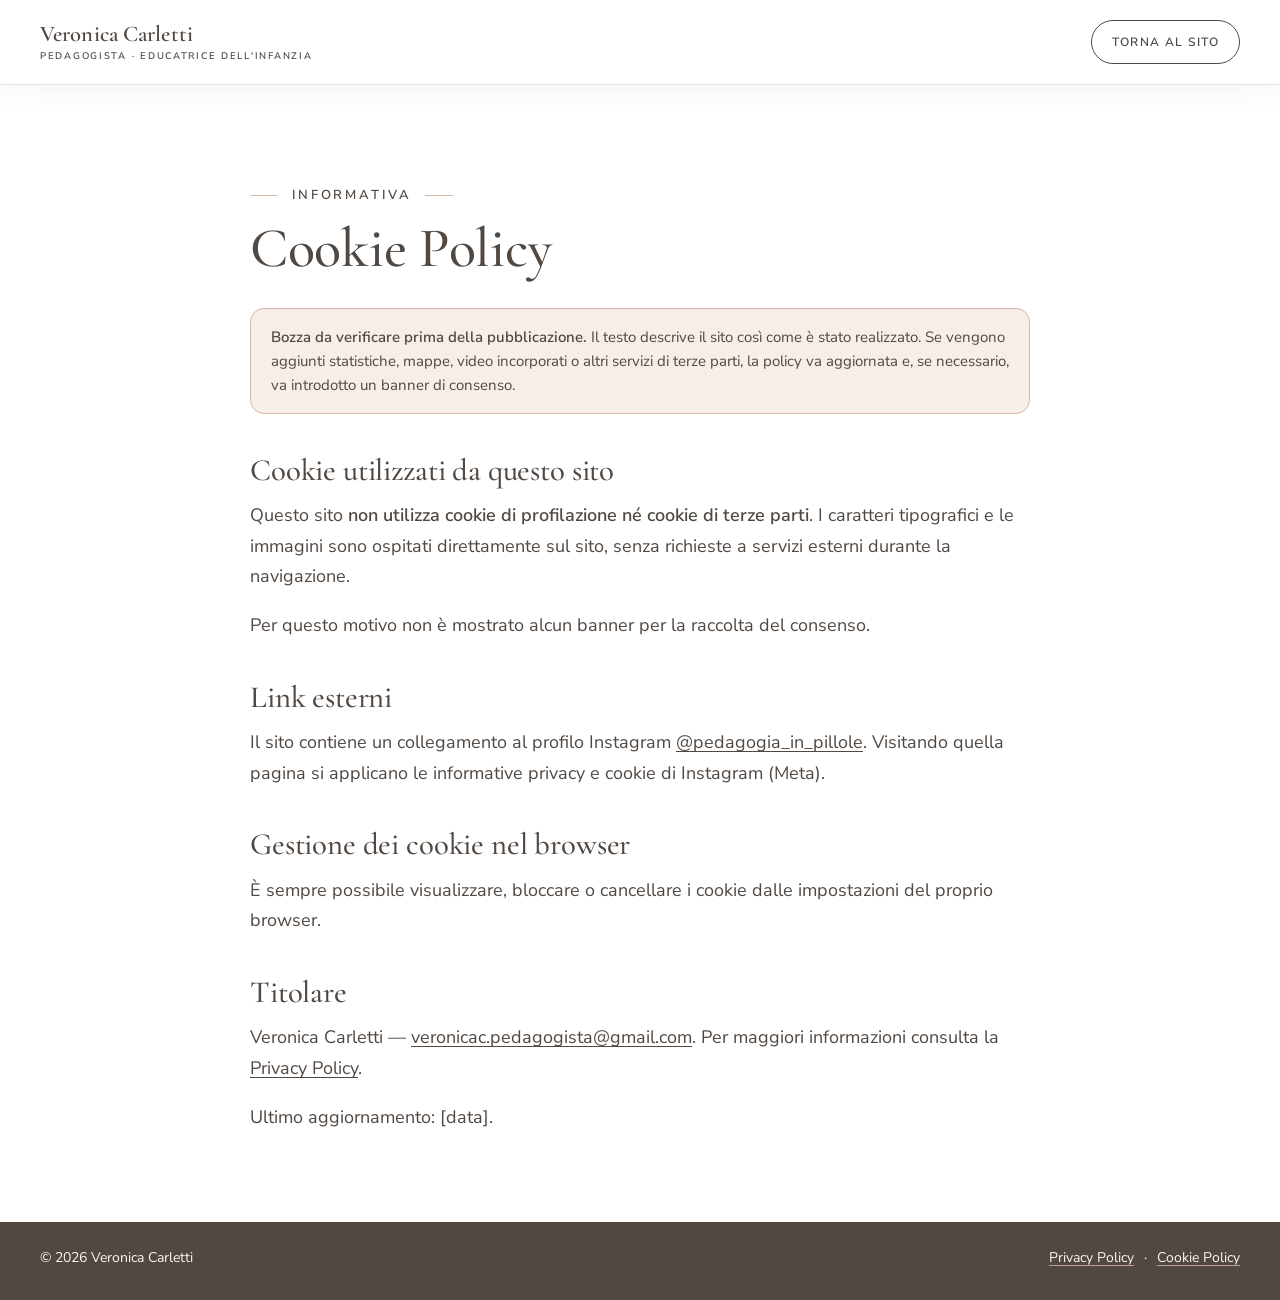
==== cookie.html @ ab3400ca "Sito one-page Dott.ssa Veronica Carletti Pagina unica con header, hero, chi sono, a chi mi rivolgo, " ====
<!doctype html>
<html lang="it">
<head>
  <meta charset="utf-8">
  <meta name="viewport" content="width=device-width, initial-scale=1">
  <title>Cookie Policy | Veronica Carletti</title>
  <meta name="robots" content="noindex, follow">
  <link rel="icon" href="assets/img/favicon.svg" type="image/svg+xml">
  <link rel="stylesheet" href="assets/css/style.css">
  <link rel="stylesheet" href="assets/css/legal.css">
</head>
<body>
  <header class="site-header is-scrolled">
    <div class="container header-inner">
      <a class="wordmark" href="index.html">
        <span class="wordmark-name">Veronica Carletti</span>
        <span class="wordmark-role">Pedagogista · Educatrice dell'Infanzia</span>
      </a>
      <a class="btn btn-secondary legal-back" href="index.html">Torna al sito</a>
    </div>
  </header>

  <main class="legal container">
    <p class="eyebrow">Informativa</p>
    <h1>Cookie Policy</h1>

    <div class="legal-draft" role="note">
      <strong>Bozza da verificare prima della pubblicazione.</strong>
      Il testo descrive il sito così come è stato realizzato. Se vengono aggiunti statistiche,
      mappe, video incorporati o altri servizi di terze parti, la policy va aggiornata e,
      se necessario, va introdotto un banner di consenso.
    </div>

    <h2>Cookie utilizzati da questo sito</h2>
    <p>Questo sito <strong>non utilizza cookie di profilazione né cookie di terze parti</strong>. I caratteri tipografici e le immagini sono ospitati direttamente sul sito, senza richieste a servizi esterni durante la navigazione.</p>
    <p>Per questo motivo non è mostrato alcun banner per la raccolta del consenso.</p>

    <h2>Link esterni</h2>
    <p>Il sito contiene un collegamento al profilo Instagram <a href="https://www.instagram.com/pedagogia_in_pillole/" target="_blank" rel="noopener">@pedagogia_in_pillole</a>. Visitando quella pagina si applicano le informative privacy e cookie di Instagram (Meta).</p>

    <h2>Gestione dei cookie nel browser</h2>
    <p>È sempre possibile visualizzare, bloccare o cancellare i cookie dalle impostazioni del proprio browser.</p>

    <h2>Titolare</h2>
    <p>Veronica Carletti — <a href="mailto:veronicac.pedagogista@gmail.com">veronicac.pedagogista@gmail.com</a>. Per maggiori informazioni consulta la <a href="privacy.html">Privacy Policy</a>.</p>
    <p>Ultimo aggiornamento: [data].</p>
  </main>

  <footer class="site-footer legal-footer">
    <div class="container footer-bottom">
      <p>© <span id="year">2026</span> Veronica Carletti</p>
      <p class="footer-legal"><a href="privacy.html">Privacy Policy</a><span aria-hidden="true">·</span><a href="cookie.html">Cookie Policy</a></p>
    </div>
  </footer>
  <script>document.getElementById('year').textContent = new Date().getFullYear();</script>
</body>
</html>
---- assets/css/style.css ----
/* =========================================================
   Dott.ssa Veronica Carletti — Pedagogista ed Educatrice dell'Infanzia
   Soft Editorial Pedagogy
   ========================================================= */

/* ---------- Font (self-hosted, variabili) ---------- */
@font-face {
  font-family: 'Cormorant Garamond';
  font-style: normal;
  font-weight: 500 600;
  font-display: swap;
  src: url(../fonts/cormorant-garamond.woff2) format('woff2');
}
@font-face {
  font-family: 'Cormorant Garamond';
  font-style: italic;
  font-weight: 500;
  font-display: swap;
  src: url(../fonts/cormorant-garamond-italic.woff2) format('woff2');
}
@font-face {
  font-family: 'Nunito Sans';
  font-style: normal;
  font-weight: 400 600;
  font-display: swap;
  src: url(../fonts/nunito-sans.woff2) format('woff2');
}

/* ---------- Token ---------- */
:root {
  /* Palette ufficiale */
  --white: #FFFFFF;
  --blush: #F7EEE9;
  --sand: #D8B7A8;
  --sage: #A9B99B;
  --taupe: #514842;
  /* Tonalità più profonda del verde salvia, usata solo per il titolo grande della HERO
     (il salvia puro non raggiunge il contrasto minimo come testo) */
  --sage-deep: #6E7F60;

  --text: var(--taupe);
  --line: rgba(81, 72, 66, .14);
  --line-sand: rgba(216, 183, 168, .7);

  --serif: 'Cormorant Garamond', Georgia, 'Times New Roman', serif;
  --sans: 'Nunito Sans', system-ui, -apple-system, 'Segoe UI', Roboto, sans-serif;

  --radius: 18px;
  --radius-sm: 12px;
  --shadow: 0 1px 2px rgba(81, 72, 66, .04), 0 8px 28px rgba(81, 72, 66, .05);
  --shadow-hover: 0 2px 4px rgba(81, 72, 66, .05), 0 14px 36px rgba(81, 72, 66, .08);

  --container: 1220px;
  --gutter: clamp(20px, 4vw, 40px);
  --header-h: 84px;
  --section-y: clamp(72px, 9vw, 120px);

  --ease: cubic-bezier(.22, .61, .36, 1);
}

/* ---------- Base ---------- */
*, *::before, *::after { box-sizing: border-box; }
html {
  -webkit-text-size-adjust: 100%;
  scroll-behavior: smooth;
  scroll-padding-top: calc(var(--header-h) + 8px);
}
body {
  margin: 0;
  font-family: var(--sans);
  font-size: clamp(16px, 1.05vw + 12px, 18px);
  line-height: 1.7;
  color: var(--text);
  background: var(--white);
  -webkit-font-smoothing: antialiased;
  text-rendering: optimizeLegibility;
  overflow-x: hidden;
}
img, svg { display: block; max-width: 100%; }
img { height: auto; }
a { color: inherit; text-decoration-thickness: 1px; text-underline-offset: 3px; }
p { margin: 0 0 1em; }
p:last-child { margin-bottom: 0; }
strong { font-weight: 600; }
ul, ol { list-style: none; margin: 0; padding: 0; }

h1, h2, h3 {
  font-family: var(--serif);
  font-weight: 600;
  color: var(--taupe);
  margin: 0;
  letter-spacing: -.005em;
  text-wrap: balance;
}
h1 { font-size: clamp(38px, 4.6vw + 12px, 70px); line-height: 1.1; font-weight: 500; }
h2 { font-size: clamp(31px, 2.6vw + 14px, 52px); line-height: 1.12; font-weight: 500; }
h3 { font-size: clamp(23px, .8vw + 17px, 27px); line-height: 1.25; }

:focus-visible {
  outline: 2px solid var(--taupe);
  outline-offset: 3px;
  border-radius: 4px;
}

.sr-only {
  position: absolute !important;
  width: 1px; height: 1px;
  padding: 0; margin: -1px;
  overflow: hidden; clip: rect(0 0 0 0);
  white-space: nowrap; border: 0;
}
.skip-link {
  position: absolute; left: 16px; top: -60px; z-index: 200;
  background: var(--taupe); color: var(--white);
  padding: 10px 18px; border-radius: 8px; text-decoration: none;
  transition: top .25s var(--ease);
}
.skip-link:focus { top: 12px; }

.container {
  width: 100%;
  max-width: calc(var(--container) + var(--gutter) * 2);
  margin-inline: auto;
  padding-inline: var(--gutter);
}
.container-narrow { max-width: calc(900px + var(--gutter) * 2); }

/* ---------- Bottoni ---------- */
.btn {
  display: inline-flex;
  align-items: center;
  justify-content: center;
  gap: .5em;
  min-height: 52px;
  padding: 14px 30px;
  border-radius: 999px;
  border: 1.5px solid var(--taupe);
  font-family: var(--sans);
  font-size: 14px;
  font-weight: 600;
  letter-spacing: .12em;
  text-transform: uppercase;
  text-decoration: none;
  text-align: center;
  line-height: 1.25;
  cursor: pointer;
  transition: transform .3s var(--ease), box-shadow .3s var(--ease), background-color .3s var(--ease), color .3s var(--ease);
}
.btn-primary { background: var(--taupe); color: var(--white); }
.btn-primary:hover { transform: translateY(-2px); box-shadow: 0 10px 24px rgba(81, 72, 66, .22); }
.btn-secondary { background: transparent; color: var(--taupe); }
.btn-secondary:hover { background: var(--white); transform: translateY(-2px); box-shadow: 0 8px 20px rgba(81, 72, 66, .08); }
.btn:active { transform: translateY(0); }
.btn-row { display: flex; flex-wrap: wrap; justify-content: center; gap: 14px; }

/* ---------- Testi di sezione ---------- */
.eyebrow {
  display: inline-flex;
  align-items: center;
  gap: 14px;
  margin: 0 0 18px;
  font-family: var(--sans);
  font-size: 13px;
  font-weight: 600;
  letter-spacing: .22em;
  text-transform: uppercase;
  color: var(--taupe);
}
.eyebrow::before, .eyebrow::after {
  content: "";
  width: 28px; height: 1px;
  background: var(--sand);
  flex: none;
}
.section { padding-block: var(--section-y); position: relative; }
.section-white { background: var(--white); }
.section-blush { background: var(--blush); }

.section-head {
  text-align: center;
  max-width: 820px;
  margin: 0 auto clamp(44px, 5vw, 64px);
}
.section-intro {
  margin: 22px auto 0;
  max-width: 680px;
  font-size: 1.02em;
}
.section-cta { display: flex; justify-content: center; margin-top: clamp(40px, 5vw, 56px); }

.sprig { width: 112px; height: 30px; margin: 22px auto 0; color: var(--sage); }

/* =========================================================
   HEADER
   ========================================================= */
.site-header {
  position: sticky;
  top: 0;
  z-index: 100;
  background: rgba(255, 255, 255, .94);
  -webkit-backdrop-filter: saturate(140%) blur(10px);
  backdrop-filter: saturate(140%) blur(10px);
  border-bottom: 1px solid transparent;
  transition: border-color .3s var(--ease), box-shadow .3s var(--ease);
}
.site-header.is-scrolled { border-bottom-color: var(--line); box-shadow: 0 6px 24px rgba(81, 72, 66, .05); }
.site-header .container { max-width: calc(1360px + var(--gutter) * 2); }
.header-inner {
  display: flex;
  align-items: center;
  justify-content: space-between;
  gap: clamp(14px, 1.6vw, 28px);
  min-height: var(--header-h);
}
.wordmark { text-decoration: none; display: flex; flex-direction: column; line-height: 1; flex: none; }
.wordmark-name { font-family: var(--serif); font-size: clamp(21px, .9vw + 11px, 27px); font-weight: 600; letter-spacing: .005em; white-space: nowrap; }
.wordmark-title { font-style: italic; font-weight: 500; font-size: .86em; margin-right: .08em; }
.wordmark-role { margin-top: 6px; font-size: clamp(9px, .2vw + 7px, 10.5px); font-weight: 600; letter-spacing: .18em; text-transform: uppercase; white-space: nowrap; }

/* Desktop: tutte le voci su una riga + CTA a destra */
.site-nav { display: flex; align-items: center; justify-content: flex-end; flex: 1; gap: clamp(12px, 1.4vw, 28px); min-width: 0; }
.site-nav ul { display: flex; align-items: center; flex-wrap: nowrap; gap: clamp(9px, 1.05vw, 22px); }
.site-nav ul a {
  position: relative;
  display: inline-block;
  padding: 8px 0;
  font-size: clamp(12.5px, .3vw + 9.5px, 15px);
  font-weight: 500;
  text-decoration: none;
  white-space: nowrap;
}
.site-nav ul a::after {
  content: "";
  position: absolute; left: 0; right: 0; bottom: 2px;
  height: 1px; background: var(--sand);
  transform: scaleX(0); transform-origin: left;
  transition: transform .3s var(--ease);
}
.site-nav ul a:hover::after, .site-nav ul a[aria-current="true"]::after { transform: scaleX(1); }
.nav-cta {
  min-height: 44px;
  padding: 10px clamp(14px, 1.2vw, 22px);
  font-size: clamp(11px, .15vw + 9.5px, 12.5px);
  letter-spacing: .1em;
  white-space: nowrap;
  flex: none;
}

.nav-toggle {
  display: none;
  width: 48px; height: 48px;
  flex: none;
  border: 1px solid var(--line);
  border-radius: 50%;
  background: var(--white);
  color: var(--taupe);
  cursor: pointer;
  position: relative;
}
.nav-toggle-bars, .nav-toggle-bars::before, .nav-toggle-bars::after {
  position: absolute; left: 50%;
  width: 20px; height: 1.5px;
  background: currentColor; border-radius: 2px;
  transition: transform .3s var(--ease), opacity .3s var(--ease);
}
.nav-toggle-bars { top: 50%; transform: translate(-50%, -50%); }
.nav-toggle-bars::before, .nav-toggle-bars::after { content: ""; transform: translateX(-50%); }
.nav-toggle-bars::before { top: -6px; }
.nav-toggle-bars::after { top: 6px; }
.nav-toggle[aria-expanded="true"] .nav-toggle-bars { background: transparent; }
.nav-toggle[aria-expanded="true"] .nav-toggle-bars::before { transform: translateX(-50%) translateY(6px) rotate(45deg); }
.nav-toggle[aria-expanded="true"] .nav-toggle-bars::after { transform: translateX(-50%) translateY(-6px) rotate(-45deg); }

/* Desktop compatto (schermi piccoli / zoom 125%) */
@media (min-width: 1025px) and (max-width: 1240px) {
  .site-header .container { padding-inline: 20px; }
  .header-inner { gap: 14px; }
  .wordmark-name { font-size: 20px; }
  .wordmark-role { font-size: 8.5px; letter-spacing: .14em; }
  .site-nav { gap: 12px; }
  .site-nav ul { gap: clamp(8px, 1.6vw - 8px, 14px); }
  .site-nav ul a { font-size: clamp(12px, .3vw + 9px, 13.5px); }
  .nav-cta { padding: 9px 14px; font-size: 10.5px; letter-spacing: .07em; min-height: 42px; }
}

/* Mobile / tablet: menu burger con voci e CTA */
@media (max-width: 1024px) {
  .nav-toggle { display: block; }
  .site-nav {
    position: absolute;
    top: 100%; left: 0; right: 0;
    flex-direction: column;
    align-items: stretch;
    gap: 0;
    padding: 8px var(--gutter) 28px;
    background: var(--white);
    border-bottom: 1px solid var(--line);
    box-shadow: 0 20px 40px rgba(81, 72, 66, .08);
    max-height: calc(100vh - var(--header-h));
    max-height: calc(100dvh - var(--header-h));
    overflow-y: auto;
    visibility: hidden;
    opacity: 0;
    transform: translateY(-8px);
    transition: opacity .3s var(--ease), transform .3s var(--ease), visibility 0s linear .3s;
  }
  .site-nav.is-open { visibility: visible; opacity: 1; transform: none; transition: opacity .3s var(--ease), transform .3s var(--ease); }
  .site-nav ul { flex-direction: column; align-items: stretch; gap: 0; }
  .site-nav ul li + li { border-top: 1px solid var(--line); }
  .site-nav ul a { display: block; padding: 14px 4px; font-size: 17px; text-align: center; }
  .site-nav ul a::after { display: none; }
  .nav-cta { margin-top: 18px; min-height: 52px; font-size: 13px; }
  .wordmark-name { font-size: 25px; }
  .wordmark-role { font-size: 10px; }
}
@media (max-width: 420px) {
  .wordmark-name { font-size: 22px; }
  .wordmark-role { font-size: 8.5px; letter-spacing: .13em; }
}

/* =========================================================
   HERO
   ========================================================= */
.hero {
  position: relative;
  display: grid;
  place-items: center;
  min-height: min(calc(100vh - var(--header-h)), 820px);
  min-height: min(calc(100svh - var(--header-h)), 820px);
  padding-block: clamp(72px, 10vw, 128px);
  background: var(--blush);
  overflow: hidden;
  isolation: isolate;
}
.hero-media, .hero-media img, .hero-overlay { position: absolute; inset: 0; width: 100%; height: 100%; }
.hero-media { z-index: -2; }
.hero-media img { object-fit: cover; object-position: center 40%; }
.hero-overlay {
  z-index: -1;
  background:
    radial-gradient(ellipse 58% 60% at 50% 50%, rgba(247, 238, 233, .9) 0%, rgba(247, 238, 233, .8) 50%, rgba(247, 238, 233, .52) 100%),
    linear-gradient(180deg, rgba(255, 255, 255, .12), rgba(255, 255, 255, 0));
}
.hero-content { text-align: center; max-width: 1000px; }
.hero h1 { margin: 0 auto; }
.h1-line { display: block; }
.h1-accent { color: var(--sage-deep); font-style: italic; }
@media (min-width: 768px) {
  .h1-line { white-space: nowrap; }
}
.hero-sub { margin: 26px auto 38px; max-width: 640px; font-size: clamp(17px, .5vw + 15px, 19.5px); }
.hero-signature {
  margin: 30px 0 0;
  font-size: 13.5px;
  font-weight: 600;
  letter-spacing: .06em;
}

/* =========================================================
   CHI SONO
   ========================================================= */
.about {
  display: grid;
  grid-template-columns: minmax(240px, 300px) 1fr;
  grid-template-areas:
    "head head"
    "photo text";
  column-gap: clamp(40px, 6vw, 80px);
  align-items: center;
  max-width: calc(1040px + var(--gutter) * 2);
}
.about-head { grid-area: head; }
.about-photo { grid-area: photo; margin: 0; position: relative; justify-self: center; width: 100%; max-width: 300px; }
.about-text { grid-area: text; }
.about-photo::before {
  content: "";
  position: absolute;
  inset: -10px;
  border-radius: 50%;
  border: 1px solid var(--sand);
  transform: translate(8px, 6px);
}
.about-photo img {
  position: relative;
  width: 100%;
  aspect-ratio: 1 / 1;
  object-fit: cover;
  border-radius: 50%;
  background: var(--blush);
}
.about-text p { max-width: 62ch; }

/* =========================================================
   CARD
   ========================================================= */
.card {
  background: var(--white);
  border: 1px solid var(--line);
  border-radius: var(--radius);
  box-shadow: var(--shadow);
  transition: transform .4s var(--ease), box-shadow .4s var(--ease), border-color .4s var(--ease);
}
.card:hover { transform: translateY(-4px); box-shadow: var(--shadow-hover); border-color: var(--line-sand); }

.grid-3 { display: grid; grid-template-columns: repeat(3, 1fr); gap: clamp(20px, 2.4vw, 32px); }
.grid-2 { display: grid; grid-template-columns: repeat(2, 1fr); gap: clamp(22px, 2.6vw, 36px); }

.card-target { padding: clamp(32px, 3vw, 44px) clamp(26px, 2.6vw, 38px); text-align: center; }
.card-icon {
  width: 64px; height: 64px;
  margin: 0 auto 22px;
  padding: 12px;
  color: var(--taupe);
  background: var(--blush);
  border-radius: 50%;
}
.card-target h3 { margin-bottom: 14px; }

/* Servizi: 4 card identiche */
.services { grid-auto-rows: 1fr; }
.card-service { overflow: hidden; display: flex; flex-direction: column; height: 100%; }
.card-service img { width: 100%; aspect-ratio: 16 / 10; object-fit: cover; flex: none; transition: transform .6s var(--ease); }
.card-service:hover img { transform: scale(1.025); }
.card-body { padding: clamp(26px, 2.6vw, 38px); text-align: center; flex: 1; border-top: 1px solid var(--line); position: relative; background: var(--white); }
.card-body h3 { margin-bottom: 14px; }
.card-body::before {
  content: "";
  display: block;
  width: 36px; height: 2px;
  margin: 0 auto 18px;
  background: var(--sand);
  border-radius: 2px;
}

/* =========================================================
   APPROCCIO — composizione "a orbita"
   ========================================================= */
.approach {
  display: grid;
  grid-template-columns: 1fr minmax(300px, 380px) 1fr;
  align-items: center;
  gap: clamp(36px, 5vw, 72px);
  max-width: 1180px;
  margin-inline: auto;
}
.approach-col { display: grid; gap: clamp(44px, 6vw, 88px); }
.principle { position: relative; }
.principle-leaf { width: 30px; height: 30px; color: var(--sage); margin-bottom: 12px; }
.principle h3 {
  font-family: var(--sans);
  font-size: 14.5px;
  font-weight: 600;
  letter-spacing: .16em;
  text-transform: uppercase;
  line-height: 1.5;
  margin-bottom: 10px;
}
.principle p { margin: 0; }
.approach-left .principle { text-align: right; }
.approach-left .principle-leaf { margin-left: auto; transform: scaleX(-1); }
.approach-right .principle { text-align: left; }

/* Linea che collega ogni principio al centro */
.principle::after {
  content: "";
  position: absolute;
  top: 15px;
  width: clamp(24px, 3.6vw, 56px);
  height: 1px;
  background: linear-gradient(90deg, var(--sand), transparent);
}
.approach-left .principle::after { left: calc(100% + 12px); }
.approach-right .principle::after { right: calc(100% + 12px); transform: scaleX(-1); }

.approach-core { position: relative; aspect-ratio: 1 / 1; width: 100%; }
.core-ring { position: absolute; border-radius: 50%; }
.core-ring-outer { inset: 0; border: 1px dashed var(--sand); }
.core-ring-mid { inset: 7%; border: 1px solid rgba(169, 185, 155, .7); }
.core-ring-outer::before, .core-ring-outer::after {
  content: "";
  position: absolute;
  width: 10px; height: 10px;
  border-radius: 50%;
  background: var(--sage);
  top: 50%;
  transform: translate(-50%, -50%);
}
.core-ring-outer::before { left: 0; }
.core-ring-outer::after { left: 100%; background: var(--sand); }
.core-disc {
  position: absolute;
  inset: 14%;
  border-radius: 50%;
  background: var(--blush);
  display: flex;
  flex-direction: column;
  align-items: center;
  justify-content: center;
  text-align: center;
  padding: 12%;
  box-shadow: inset 0 0 0 10px rgba(255, 255, 255, .55);
}
.core-sprig { width: 84px; height: 24px; color: var(--sage); margin-bottom: 10px; }
.core-quote { font-family: var(--serif); font-style: italic; font-weight: 500; font-size: clamp(24px, 1.4vw + 12px, 31px); line-height: 1.2; margin: 0 0 12px; }
.core-caption { margin: 0; font-size: 11.5px; font-weight: 600; letter-spacing: .16em; text-transform: uppercase; line-height: 1.5; }

/* =========================================================
   COME FUNZIONA — percorso animato
   ========================================================= */
.journey { position: relative; max-width: 1180px; margin-inline: auto; --progress: 0; }
.journey-track {
  position: absolute;
  top: 40px;
  left: 12.5%;
  right: 12.5%;
  height: 2px;
  border-radius: 2px;
  background: rgba(216, 183, 168, .45);
}
.journey-fill {
  position: absolute;
  left: 0; top: 0;
  height: 100%;
  width: calc(var(--progress) * 100%);
  border-radius: 2px;
  background: linear-gradient(90deg, var(--sage), var(--taupe));
  transition: width .2s linear;
}
.journey-fill::after {
  content: "";
  position: absolute;
  right: -6px; top: 50%;
  width: 12px; height: 12px;
  border-radius: 50%;
  background: var(--taupe);
  transform: translateY(-50%);
  box-shadow: 0 0 0 6px rgba(216, 183, 168, .45), 0 0 18px 4px rgba(169, 185, 155, .6);
  opacity: var(--dot, 0);
  transition: opacity .3s var(--ease);
}
.journey-steps { display: grid; grid-template-columns: repeat(4, 1fr); gap: clamp(18px, 2.4vw, 36px); position: relative; }
.journey-step { text-align: center; }
.journey-node {
  position: relative;
  display: grid;
  place-items: center;
  width: 80px; height: 80px;
  margin: 0 auto 26px;
  border-radius: 50%;
  background: var(--blush);
  border: 1px solid var(--sand);
  box-shadow: 0 0 0 10px var(--white);
  transition: background-color .5s var(--ease), border-color .5s var(--ease), transform .5s var(--ease), box-shadow .5s var(--ease);
}
.journey-num {
  font-family: var(--serif);
  font-size: 30px;
  font-weight: 600;
  color: var(--taupe);
  transition: color .5s var(--ease);
}
.journey-node::before, .journey-node::after {
  content: "";
  position: absolute;
  inset: -1px;
  border-radius: 50%;
  border: 1px solid var(--sage);
  opacity: 0;
  pointer-events: none;
}
.journey-step.is-active .journey-node {
  background: var(--taupe);
  border-color: var(--taupe);
  transform: scale(1.06);
  box-shadow: 0 0 0 10px var(--white), 0 14px 30px rgba(81, 72, 66, .18);
}
.journey-step.is-active .journey-num { color: var(--white); }
.journey-step.is-active .journey-node::before { animation: ripple 1.3s var(--ease) 1; }
.journey-step.is-active .journey-node::after { animation: ripple 1.3s var(--ease) .25s 1; }
@keyframes ripple {
  0% { opacity: .9; transform: scale(1); }
  100% { opacity: 0; transform: scale(1.75); }
}
.journey-step:hover .journey-node { transform: scale(1.08) translateY(-3px); }
.journey-step h3 { margin-bottom: 12px; }
.journey-step p { max-width: 30ch; margin-inline: auto; }

/* Comparsa sfalsata dei testi */
.js .journey-step h3, .js .journey-step p {
  opacity: 0;
  transform: translateY(14px);
  transition: opacity .6s var(--ease), transform .6s var(--ease);
}
.js .journey-step.is-shown h3, .js .journey-step.is-shown p { opacity: 1; transform: none; }
.js .journey-step.is-shown p { transition-delay: .12s; }

/* =========================================================
   DOVE RICEVO
   ========================================================= */
.address-card {
  display: flex;
  flex-direction: column;
  align-items: center;
  text-align: center;
  width: fit-content;
  min-width: 260px;
  max-width: 100%;
  margin-inline: auto;
  padding: 30px 52px 32px;
  background: var(--white);
  border: 1px solid var(--line);
  border-radius: var(--radius);
  box-shadow: var(--shadow);
}
.address-icon { width: 34px; height: 34px; color: var(--taupe); margin-bottom: 12px; padding: 6px; background: var(--blush); border-radius: 50%; box-sizing: content-box; }
.address-label { margin: 0 0 4px; font-size: 12.5px; font-weight: 600; letter-spacing: .2em; text-transform: uppercase; }
.address-value { margin: 0; font-family: var(--serif); font-size: 28px; font-weight: 600; line-height: 1.2; }

/* =========================================================
   FAQ
   ========================================================= */
.accordion { display: grid; gap: 14px; }
.acc-item {
  background: var(--blush);
  border: 1px solid transparent;
  border-radius: 16px;
  transition: border-color .3s var(--ease), box-shadow .3s var(--ease);
}
.acc-item:hover { border-color: var(--line-sand); }
.acc-item:has(.acc-trigger[aria-expanded="true"]) { border-color: var(--sand); box-shadow: var(--shadow); }
.acc-heading { margin: 0; font-family: var(--sans); font-size: inherit; }
.acc-trigger {
  width: 100%;
  display: flex;
  align-items: center;
  justify-content: space-between;
  gap: 24px;
  padding: 22px 26px;
  background: none;
  border: 0;
  border-radius: 16px;
  color: var(--taupe);
  font-family: var(--sans);
  font-size: clamp(16.5px, .4vw + 14.5px, 18.5px);
  font-weight: 600;
  line-height: 1.45;
  text-align: left;
  cursor: pointer;
}
.acc-icon {
  position: relative;
  flex: none;
  width: 36px; height: 36px;
  border-radius: 50%;
  background: var(--white);
  border: 1px solid var(--sand);
  transition: background-color .3s var(--ease);
}
.acc-icon::before, .acc-icon::after {
  content: "";
  position: absolute; top: 50%; left: 50%;
  width: 12px; height: 1.5px;
  background: var(--taupe);
  transform: translate(-50%, -50%);
  transition: transform .35s var(--ease);
}
.acc-icon::after { transform: translate(-50%, -50%) rotate(90deg); }
.acc-trigger[aria-expanded="true"] .acc-icon::after { transform: translate(-50%, -50%) rotate(0deg); }
.acc-panel {
  display: grid;
  grid-template-rows: 0fr;
  transition: grid-template-rows .4s var(--ease);
}
.acc-panel.is-open { grid-template-rows: 1fr; }
.acc-inner { overflow: hidden; }
.acc-inner p { padding: 0 86px 24px 26px; margin: 0; }
html:not(.js) .acc-panel { grid-template-rows: 1fr; }

/* =========================================================
   CONTATTI — solo il modulo
   ========================================================= */
.contact-form {
  max-width: 680px;
  margin-inline: auto;
  background: var(--white);
  border: 1px solid var(--line);
  border-radius: var(--radius);
  padding: clamp(24px, 3vw, 40px);
  box-shadow: var(--shadow);
}
.form-row-2 { display: grid; grid-template-columns: 1fr 1fr; gap: 0 18px; }
.field { margin-bottom: 16px; }
.field label { display: block; margin-bottom: 6px; font-size: 14.5px; font-weight: 600; }
.optional { font-weight: 400; }
.field input[type="text"], .field input[type="email"], .field input[type="tel"], .field select, .field textarea {
  width: 100%;
  min-height: 48px;
  padding: 11px 15px;
  font: inherit;
  font-size: 16px; /* evita lo zoom automatico su iOS */
  color: var(--taupe);
  background: var(--white);
  border: 1px solid rgba(81, 72, 66, .3);
  border-radius: var(--radius-sm);
  transition: border-color .25s var(--ease), box-shadow .25s var(--ease);
  appearance: none;
}
.field select {
  padding-right: 44px;
  background-image: url("data:image/svg+xml,%3Csvg xmlns='http://www.w3.org/2000/svg' width='12' height='8' viewBox='0 0 12 8'%3E%3Cpath d='M1 1.5 6 6.5l5-5' fill='none' stroke='%23514842' stroke-width='1.5'/%3E%3C/svg%3E");
  background-repeat: no-repeat;
  background-position: right 18px center;
}
.field textarea { resize: vertical; min-height: 116px; line-height: 1.6; }
.field input:focus, .field select:focus, .field textarea:focus {
  outline: none;
  border-color: var(--taupe);
  box-shadow: 0 0 0 3px rgba(216, 183, 168, .55);
}
.field [aria-invalid="true"] { border-color: var(--taupe); border-width: 2px; box-shadow: 0 0 0 3px rgba(216, 183, 168, .45); }
.field-note { margin: 8px 0 0; font-size: 13.5px; line-height: 1.5; }
.field-error { margin: 6px 0 0; font-size: 14px; font-weight: 600; color: var(--taupe); }
.field-error::before { content: "! "; }
.field-error:empty { display: none; }
.field-check { display: grid; grid-template-columns: auto 1fr; gap: 4px 12px; align-items: start; margin-top: 4px; }
.field-check input {
  width: 22px; height: 22px;
  margin: 2px 0 0;
  accent-color: var(--taupe);
  cursor: pointer;
}
.field-check label { font-weight: 400; font-size: 14.5px; line-height: 1.55; margin: 0; }
.field-check .field-error { grid-column: 2; }
.btn-submit { width: 100%; margin-top: 8px; }
.btn-submit[disabled] { opacity: .6; cursor: progress; transform: none; }
.form-status { margin-top: 16px; font-size: 15px; line-height: 1.55; padding: 14px 16px; border-radius: 12px; border: 1px solid var(--line); }
.form-status:empty { display: none; }
.form-status.is-success { background: rgba(169, 185, 155, .22); border-color: var(--sage); }
.form-status.is-error, .form-status.is-info { background: var(--blush); border-color: var(--sand); }
.form-status:focus { outline: none; }
.hp { position: absolute !important; left: -9999px; width: 1px; height: 1px; overflow: hidden; }

/* =========================================================
   FOOTER
   ========================================================= */
.site-footer { background: var(--taupe); color: #FBF7F4; padding-top: clamp(56px, 7vw, 80px); }
.site-footer a { color: inherit; text-decoration-color: rgba(216, 183, 168, .8); }
.footer-inner {
  display: grid;
  grid-template-columns: 1.2fr 1.3fr 1fr;
  gap: 40px;
  padding-bottom: 48px;
  border-bottom: 1px solid rgba(255, 255, 255, .16);
}
.footer-name { font-family: var(--serif); font-size: 32px; font-weight: 600; line-height: 1.1; margin-bottom: 8px; }
.footer-role { font-size: 12px; font-weight: 600; letter-spacing: .18em; text-transform: uppercase; margin-bottom: 18px; }
.footer-claim { font-family: var(--serif); font-style: italic; font-size: 21px; line-height: 1.4; color: #F0E4DD; }
.footer-links ul { display: grid; grid-template-rows: repeat(4, auto); grid-auto-flow: column; justify-content: start; gap: 4px 40px; }
.footer-links a, .footer-contacts a { display: inline-block; padding: 4px 0; text-decoration: none; }
.footer-links a:hover, .footer-contacts a:hover { text-decoration: underline; }
.footer-contacts { display: grid; align-content: start; gap: 6px; overflow-wrap: anywhere; }
.footer-bottom {
  display: flex;
  flex-wrap: wrap;
  justify-content: space-between;
  gap: 8px 24px;
  padding-block: 24px 30px;
  font-size: 14px;
}
.footer-bottom p { margin: 0; }
.footer-legal { display: flex; gap: 10px; }

/* =========================================================
   ANIMAZIONI
   ========================================================= */
.js .reveal {
  opacity: 0;
  transform: translateY(16px);
  transition: opacity .5s var(--ease), transform .5s var(--ease);
}
.js .reveal.is-visible { opacity: 1; transform: none; }
.js .approach-core.reveal { transform: scale(.94); transition-duration: .7s; }
.js .approach-core.reveal.is-visible { transform: none; }

@media (prefers-reduced-motion: reduce) {
  html { scroll-behavior: auto; }
  *, *::before, *::after { transition-duration: 1ms !important; animation: none !important; }
  .js .reveal, .js .journey-step h3, .js .journey-step p { opacity: 1; transform: none; }
  .card:hover, .btn:hover, .journey-step:hover .journey-node { transform: none; }
  .card-service:hover img { transform: none; }
}

/* =========================================================
   RESPONSIVE
   ========================================================= */
@media (max-width: 1024px) {
  .grid-3 { grid-template-columns: 1fr; max-width: 620px; margin-inline: auto; }
  .footer-inner { grid-template-columns: 1fr 1fr; }
  .footer-brand { grid-column: 1 / -1; }

  .approach { grid-template-columns: 1fr; max-width: 620px; gap: 48px; }
  .approach-core { order: -1; max-width: 320px; margin-inline: auto; }
  .approach-col { gap: 40px; }
  .approach-left .principle, .approach-right .principle { text-align: center; }
  .principle-leaf, .approach-left .principle-leaf { margin-inline: auto; }
  .principle::after { display: none; }
}
@media (max-width: 860px) {
  .about {
    grid-template-columns: 1fr;
    grid-template-areas: "photo" "head" "text";
    text-align: center;
  }
  .about-photo { max-width: 210px; margin-bottom: 40px; }
  .about-head { margin-bottom: 32px; }
  .about-text p { margin-inline: auto; }

  .grid-2 { grid-template-columns: 1fr; max-width: 620px; margin-inline: auto; }

  /* Percorso verticale */
  .journey { max-width: 540px; }
  .journey-track { top: 40px; bottom: 40px; left: 39px; right: auto; width: 2px; height: auto; }
  .journey-fill { width: 100%; height: calc(var(--progress) * 100%); background: linear-gradient(180deg, var(--sage), var(--taupe)); transition: height .2s linear; }
  .journey-fill::after { right: auto; left: 50%; top: auto; bottom: -6px; transform: translateX(-50%); }
  .journey-steps { grid-template-columns: 1fr; gap: 40px; }
  .journey-step {
    display: grid;
    grid-template-columns: 80px 1fr;
    column-gap: 22px;
    text-align: left;
  }
  .journey-node { grid-row: 1 / span 2; margin: 0; }
  .journey-step h3 { align-self: end; margin: 10px 0 6px; }
  .journey-step p { margin: 0; max-width: none; }
}
@media (max-width: 600px) {
  :root { --header-h: 72px; }
  .hero { min-height: auto; padding-block: 84px 92px; }
  .hero-media img { object-position: 60% center; }
  .btn-row { flex-direction: column; align-items: stretch; max-width: 360px; margin-inline: auto; }
  .btn { padding-inline: 22px; letter-spacing: .1em; }
  .eyebrow { font-size: 12px; letter-spacing: .18em; gap: 10px; }
  .eyebrow::before, .eyebrow::after { width: 18px; }
  .form-row-2 { grid-template-columns: 1fr; }
  .acc-trigger { padding: 18px 18px; gap: 14px; }
  .acc-inner p { padding: 0 18px 20px; }
  .journey-step { grid-template-columns: 64px 1fr; column-gap: 18px; }
  .journey-node { width: 64px; height: 64px; }
  .journey-num { font-size: 25px; }
  .journey-track { left: 31px; top: 32px; bottom: 32px; }
  .footer-inner { grid-template-columns: 1fr; gap: 30px; text-align: center; }
  .footer-links ul { justify-content: center; text-align: center; gap: 4px 28px; }
  .footer-contacts { justify-items: center; }
  .footer-bottom { flex-direction: column; align-items: center; text-align: center; }
}
---- assets/css/legal.css ----
/* Pagine Privacy / Cookie */
.legal { max-width: calc(780px + var(--gutter) * 2); padding-block: clamp(56px, 7vw, 96px); }
.legal h1 { font-size: clamp(36px, 3vw + 18px, 56px); margin-bottom: 28px; }
.legal h2 { font-size: clamp(25px, 1vw + 18px, 32px); margin: 40px 0 12px; }
.legal .eyebrow { margin-bottom: 12px; }
.legal-draft {
  padding: 16px 20px;
  border: 1px solid var(--sand);
  border-radius: 14px;
  background: var(--blush);
  font-size: 15px;
  line-height: 1.6;
}
.legal-back { min-height: 44px; padding: 10px 20px; font-size: 12px; }
.legal-footer { padding-top: 0; }
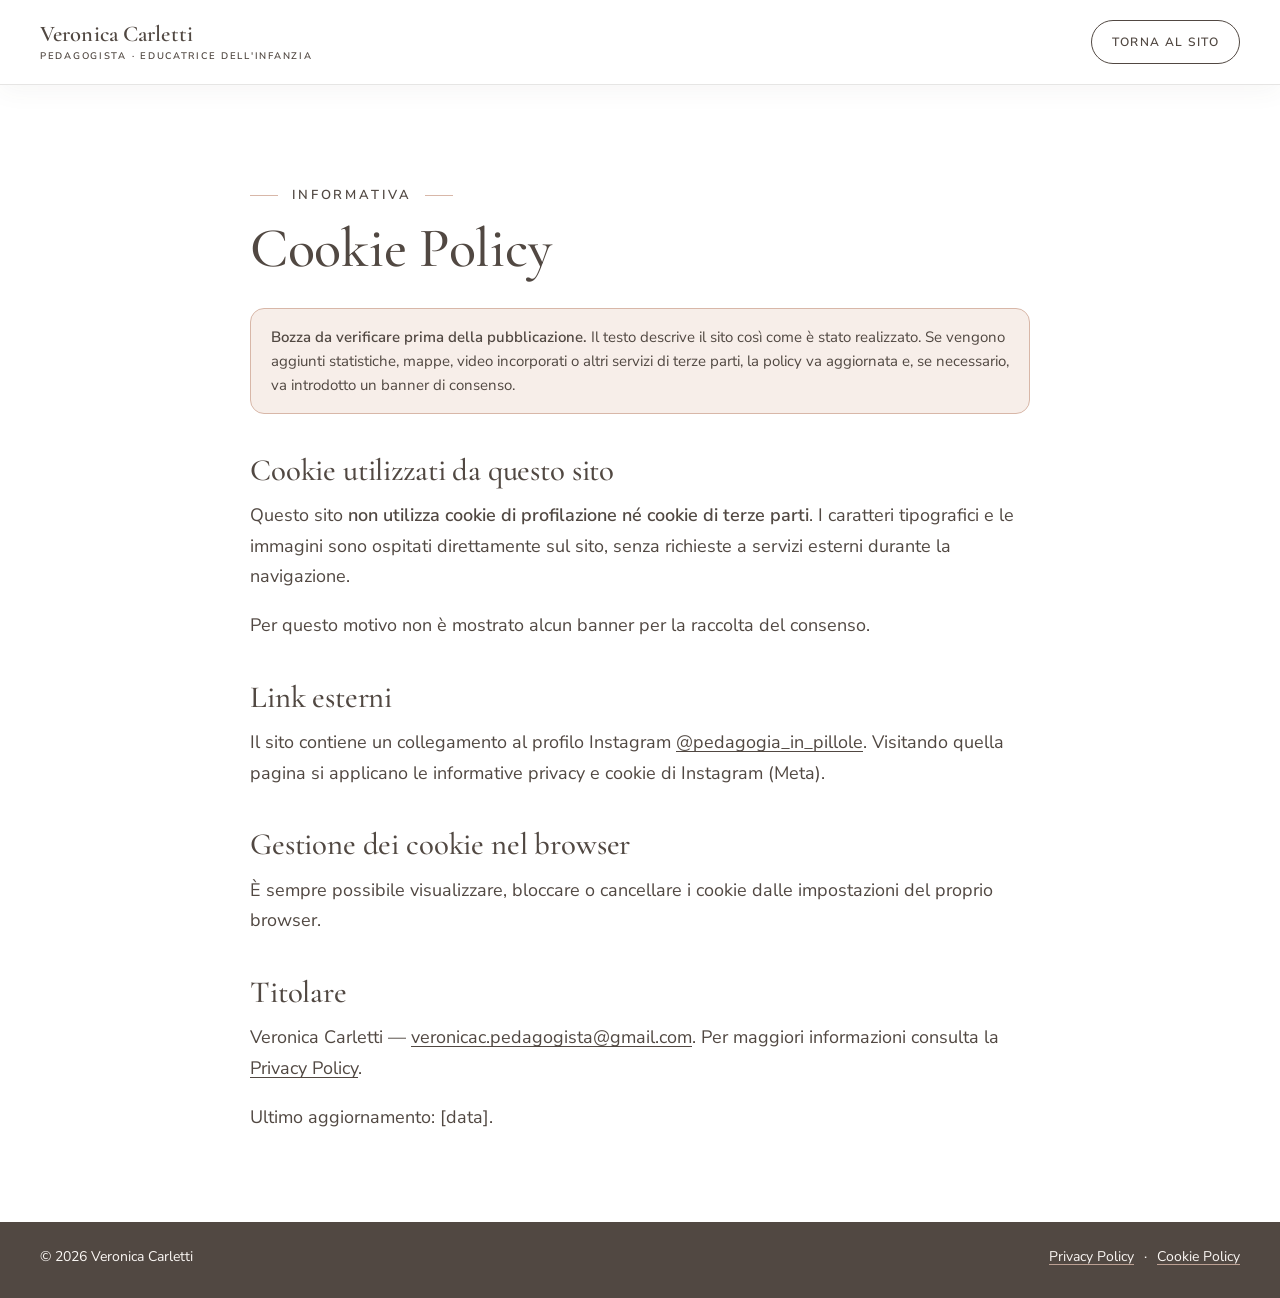
==== commit 3d42384d: "Cache: niente cache permanente per CSS e JS, versione nei link Co-Authored-By: Claude Opus 5.5 <nore" ====
--- a/cookie.html
+++ b/cookie.html
@@ -6,8 +6,8 @@
   <title>Cookie Policy | Veronica Carletti</title>
   <meta name="robots" content="noindex, follow">
   <link rel="icon" href="assets/img/favicon.svg" type="image/svg+xml">
-  <link rel="stylesheet" href="assets/css/style.css">
-  <link rel="stylesheet" href="assets/css/legal.css">
+  <link rel="stylesheet" href="assets/css/style.css?v=3">
+  <link rel="stylesheet" href="assets/css/legal.css?v=3">
 </head>
 <body>
   <header class="site-header is-scrolled">
--- a/assets/css/style.css
+++ b/assets/css/style.css
@@ -214,7 +214,7 @@
 }
 .wordmark { text-decoration: none; display: flex; flex-direction: column; line-height: 1; flex: none; }
 .wordmark-name { font-family: var(--serif); font-size: clamp(21px, .9vw + 11px, 27px); font-weight: 600; letter-spacing: .005em; white-space: nowrap; }
-.wordmark-title { font-style: italic; font-weight: 500; font-size: .86em; margin-right: .08em; }
+.wordmark-title { font: inherit; }
 .wordmark-role { margin-top: 6px; font-size: clamp(9px, .2vw + 7px, 10.5px); font-weight: 600; letter-spacing: .18em; text-transform: uppercase; white-space: nowrap; }
 
 /* Desktop: tutte le voci su una riga + CTA a destra */
@@ -370,7 +370,7 @@
   max-width: calc(1040px + var(--gutter) * 2);
 }
 .about-head { grid-area: head; }
-.about-photo { grid-area: photo; margin: 0; position: relative; justify-self: center; width: 100%; max-width: 300px; }
+.about-photo { grid-area: photo; margin: 0; position: relative; justify-self: center; align-self: start; margin-top: clamp(24px, 4vw, 56px); width: 100%; max-width: 280px; }
 .about-text { grid-area: text; }
 .about-photo::before {
   content: "";
@@ -417,11 +417,11 @@
 .card-target h3 { margin-bottom: 14px; }
 
 /* Servizi: 4 card identiche */
-.services { grid-auto-rows: 1fr; }
+.services { grid-auto-rows: 1fr; max-width: 940px; margin-inline: auto; gap: clamp(20px, 2.2vw, 28px); }
 .card-service { overflow: hidden; display: flex; flex-direction: column; height: 100%; }
-.card-service img { width: 100%; aspect-ratio: 16 / 10; object-fit: cover; flex: none; transition: transform .6s var(--ease); }
+.card-service img { width: 100%; aspect-ratio: 16 / 9; object-fit: cover; flex: none; transition: transform .6s var(--ease); }
 .card-service:hover img { transform: scale(1.025); }
-.card-body { padding: clamp(26px, 2.6vw, 38px); text-align: center; flex: 1; border-top: 1px solid var(--line); position: relative; background: var(--white); }
+.card-body { padding: clamp(22px, 2vw, 28px) clamp(22px, 2.2vw, 30px); font-size: 16px; line-height: 1.65; text-align: center; flex: 1; border-top: 1px solid var(--line); position: relative; background: var(--white); }
 .card-body h3 { margin-bottom: 14px; }
 .card-body::before {
   content: "";
@@ -680,21 +680,22 @@
    CONTATTI — solo il modulo
    ========================================================= */
 .contact-form {
-  max-width: 680px;
+  max-width: 560px;
   margin-inline: auto;
   background: var(--white);
   border: 1px solid var(--line);
   border-radius: var(--radius);
-  padding: clamp(24px, 3vw, 40px);
+  padding: clamp(22px, 2.6vw, 32px);
+  font-size: 16px;
   box-shadow: var(--shadow);
 }
 .form-row-2 { display: grid; grid-template-columns: 1fr 1fr; gap: 0 18px; }
-.field { margin-bottom: 16px; }
+.field { margin-bottom: 14px; }
 .field label { display: block; margin-bottom: 6px; font-size: 14.5px; font-weight: 600; }
 .optional { font-weight: 400; }
 .field input[type="text"], .field input[type="email"], .field input[type="tel"], .field select, .field textarea {
   width: 100%;
-  min-height: 48px;
+  min-height: 44px;
   padding: 11px 15px;
   font: inherit;
   font-size: 16px; /* evita lo zoom automatico su iOS */
@@ -711,7 +712,7 @@
   background-repeat: no-repeat;
   background-position: right 18px center;
 }
-.field textarea { resize: vertical; min-height: 116px; line-height: 1.6; }
+.field textarea { resize: vertical; min-height: 92px; line-height: 1.6; }
 .field input:focus, .field select:focus, .field textarea:focus {
   outline: none;
   border-color: var(--taupe);
@@ -743,7 +744,7 @@
 /* =========================================================
    FOOTER
    ========================================================= */
-.site-footer { background: var(--taupe); color: #FBF7F4; padding-top: clamp(56px, 7vw, 80px); }
+.site-footer { background: var(--taupe); color: #FBF7F4; padding-top: clamp(56px, 7vw, 84px); font-size: 15.5px; line-height: 1.6; }
 .site-footer a { color: inherit; text-decoration-color: rgba(216, 183, 168, .8); }
 .footer-inner {
   display: grid;
@@ -752,13 +753,14 @@
   padding-bottom: 48px;
   border-bottom: 1px solid rgba(255, 255, 255, .16);
 }
-.footer-name { font-family: var(--serif); font-size: 32px; font-weight: 600; line-height: 1.1; margin-bottom: 8px; }
-.footer-role { font-size: 12px; font-weight: 600; letter-spacing: .18em; text-transform: uppercase; margin-bottom: 18px; }
-.footer-claim { font-family: var(--serif); font-style: italic; font-size: 21px; line-height: 1.4; color: #F0E4DD; }
-.footer-links ul { display: grid; grid-template-rows: repeat(4, auto); grid-auto-flow: column; justify-content: start; gap: 4px 40px; }
-.footer-links a, .footer-contacts a { display: inline-block; padding: 4px 0; text-decoration: none; }
+.footer-name { font-family: var(--serif); font-size: 30px; font-weight: 600; line-height: 1.15; margin-bottom: 12px; }
+.footer-role { font-size: 11.5px; font-weight: 600; letter-spacing: .2em; line-height: 1.7; text-transform: uppercase; margin-bottom: 22px; }
+.footer-claim { font-family: var(--serif); font-style: italic; font-size: 20px; line-height: 1.5; max-width: 30ch; color: #F0E4DD; }
+.footer-links ul { display: grid; grid-template-rows: repeat(4, auto); grid-auto-flow: column; justify-content: start; gap: 10px 48px; }
+.footer-links a, .footer-contacts a { display: inline-block; padding: 2px 0; text-decoration: none; letter-spacing: .02em; }
+.footer-contacts .fc-label { font-weight: 600; color: #F0E4DD; margin-right: 4px; }
 .footer-links a:hover, .footer-contacts a:hover { text-decoration: underline; }
-.footer-contacts { display: grid; align-content: start; gap: 6px; overflow-wrap: anywhere; }
+.footer-contacts { display: grid; align-content: start; gap: 16px; overflow-wrap: anywhere; }
 .footer-bottom {
   display: flex;
   flex-wrap: wrap;
@@ -811,7 +813,7 @@
     grid-template-areas: "photo" "head" "text";
     text-align: center;
   }
-  .about-photo { max-width: 210px; margin-bottom: 40px; }
+  .about-photo { max-width: 210px; margin-top: 0; margin-bottom: 40px; }
   .about-head { margin-bottom: 32px; }
   .about-text p { margin-inline: auto; }
 
@@ -849,7 +851,7 @@
   .journey-num { font-size: 25px; }
   .journey-track { left: 31px; top: 32px; bottom: 32px; }
   .footer-inner { grid-template-columns: 1fr; gap: 30px; text-align: center; }
-  .footer-links ul { justify-content: center; text-align: center; gap: 4px 28px; }
+  .footer-links ul { justify-content: center; text-align: center; gap: 10px 32px; }
   .footer-contacts { justify-items: center; }
   .footer-bottom { flex-direction: column; align-items: center; text-align: center; }
 }
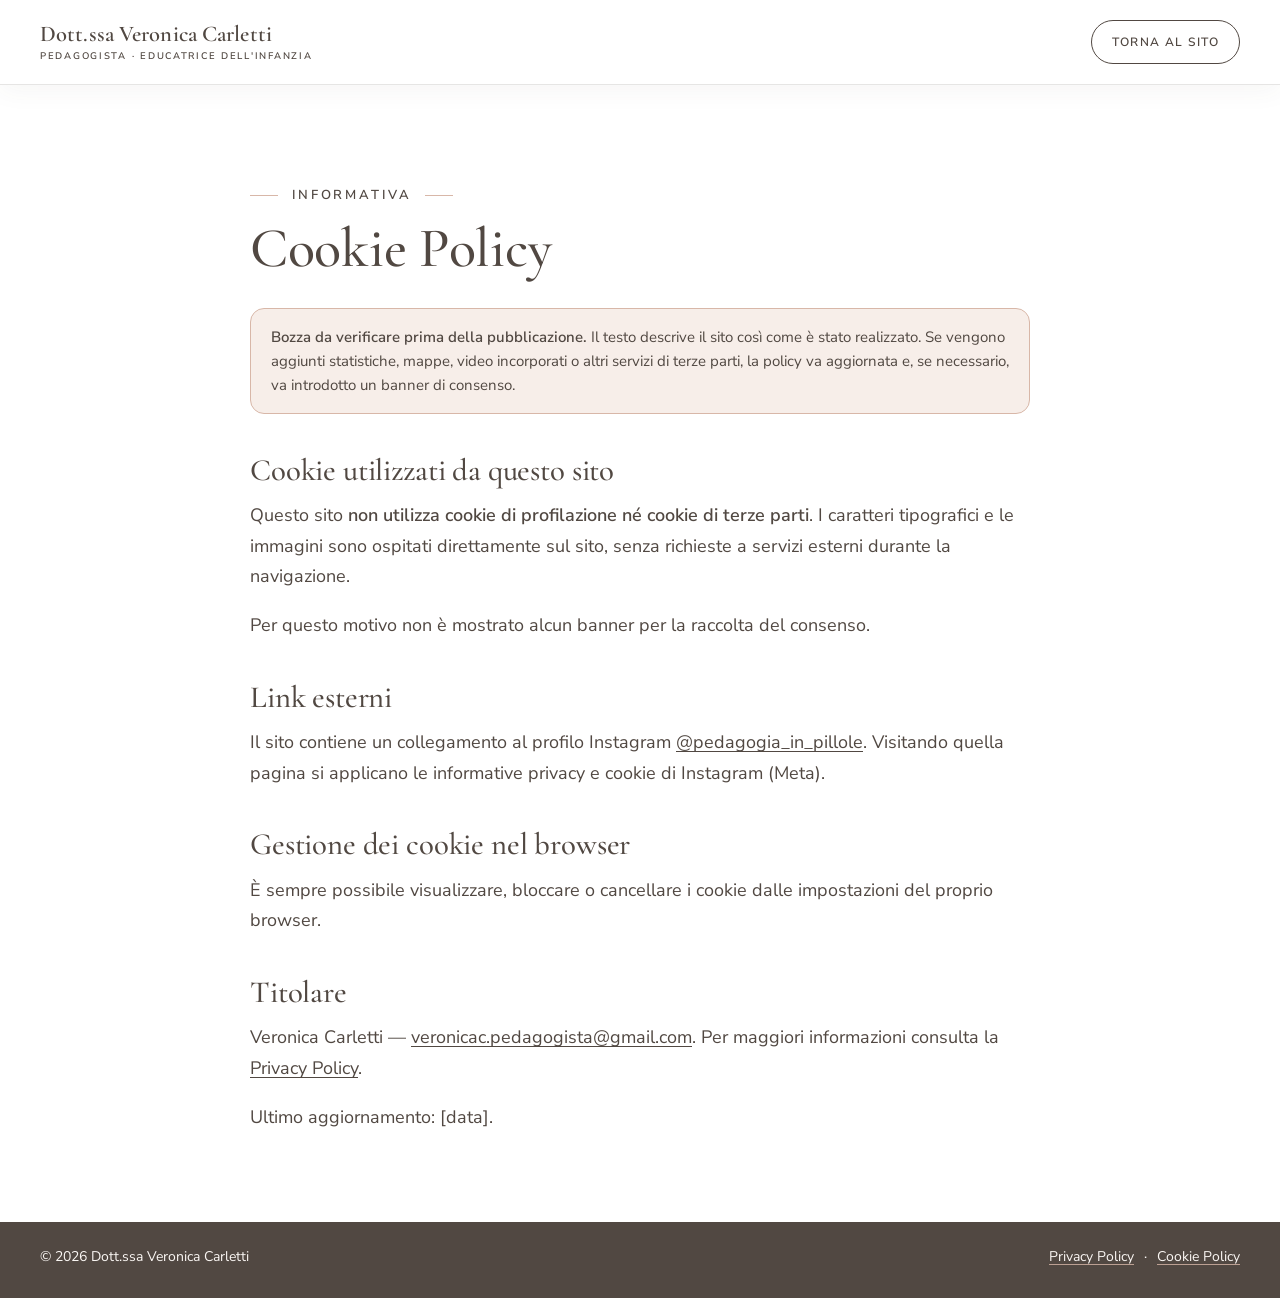
==== commit 39d333f0: "Pagine legali: nome con Dott.ssa Co-Authored-By: Claude Opus 5.5 <noreply@anthropic.com>" ====
--- a/cookie.html
+++ b/cookie.html
@@ -3,7 +3,7 @@
 <head>
   <meta charset="utf-8">
   <meta name="viewport" content="width=device-width, initial-scale=1">
-  <title>Cookie Policy | Veronica Carletti</title>
+  <title>Cookie Policy | Dott.ssa Veronica Carletti</title>
   <meta name="robots" content="noindex, follow">
   <link rel="icon" href="assets/img/favicon.svg" type="image/svg+xml">
   <link rel="stylesheet" href="assets/css/style.css?v=3">
@@ -13,7 +13,7 @@
   <header class="site-header is-scrolled">
     <div class="container header-inner">
       <a class="wordmark" href="index.html">
-        <span class="wordmark-name">Veronica Carletti</span>
+        <span class="wordmark-name"><span class="wordmark-title">Dott.ssa</span> Veronica Carletti</span>
         <span class="wordmark-role">Pedagogista · Educatrice dell'Infanzia</span>
       </a>
       <a class="btn btn-secondary legal-back" href="index.html">Torna al sito</a>
@@ -48,7 +48,7 @@
 
   <footer class="site-footer legal-footer">
     <div class="container footer-bottom">
-      <p>© <span id="year">2026</span> Veronica Carletti</p>
+      <p>© <span id="year">2026</span> Dott.ssa Veronica Carletti</p>
       <p class="footer-legal"><a href="privacy.html">Privacy Policy</a><span aria-hidden="true">·</span><a href="cookie.html">Cookie Policy</a></p>
     </div>
   </footer>
